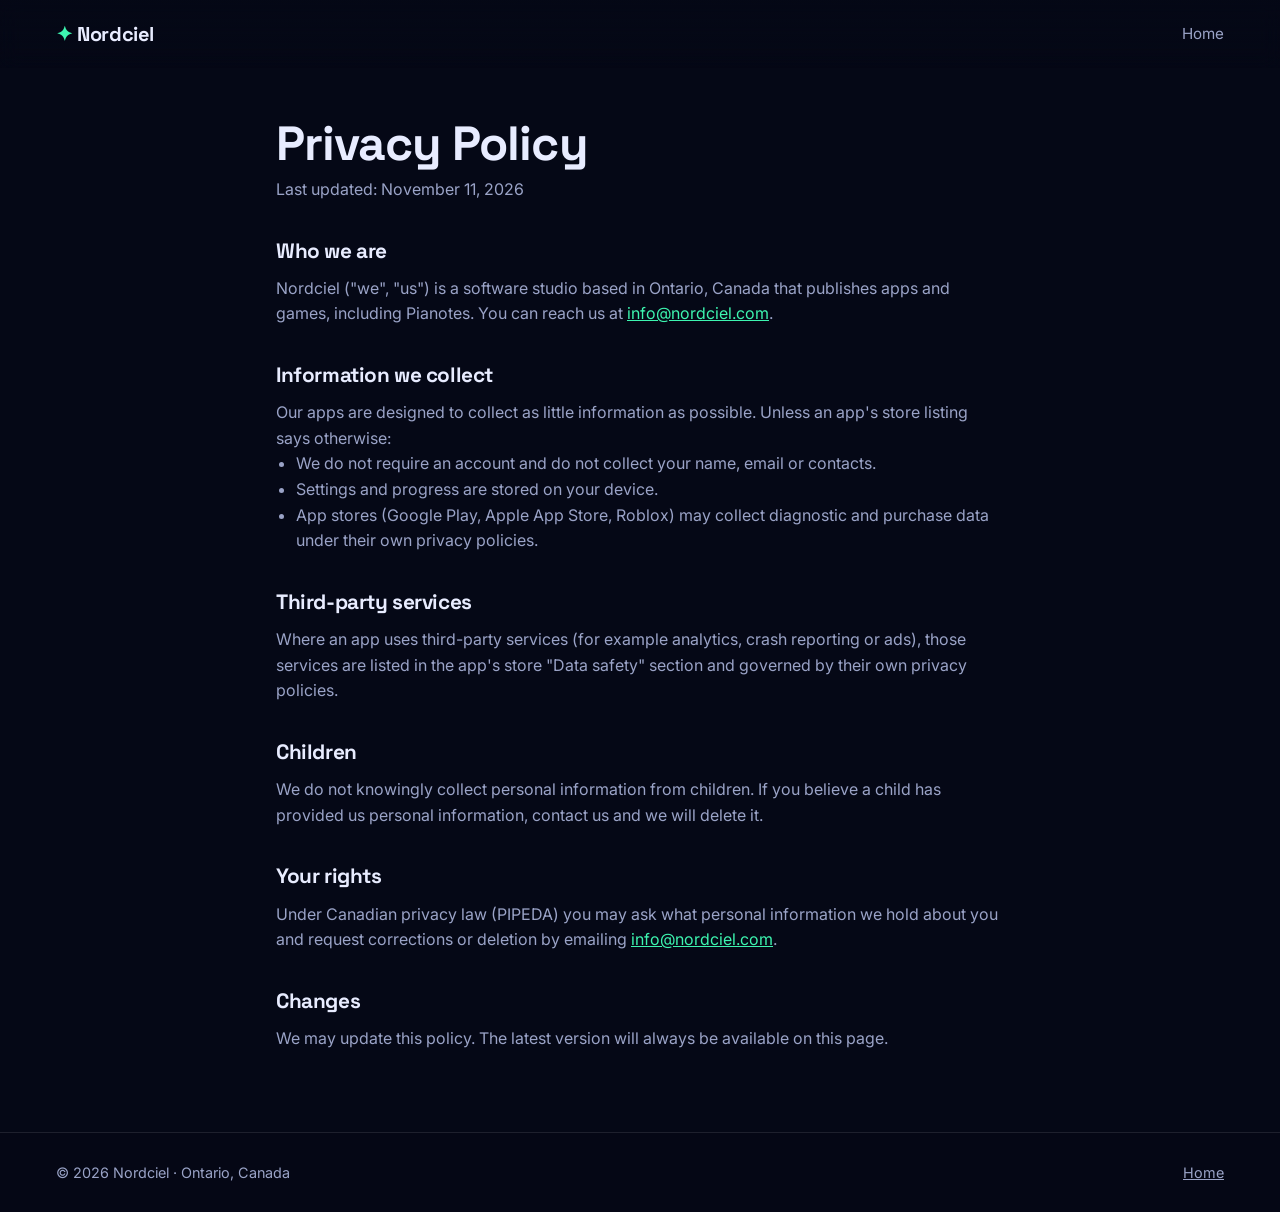
==== privacy.html @ 25ff6170 "Initial Nordciel landing site with three.js northern sky Co-Authored-By: Claude Opus 5.5 <noreply@an" ====
<!doctype html>
<html lang="en">
<head>
  <meta charset="utf-8" />
  <meta name="viewport" content="width=device-width, initial-scale=1" />
  <title>Privacy Policy — Nordciel</title>
  <link rel="icon" href="favicon.svg" type="image/svg+xml" />
  <link href="https://fonts.googleapis.com/css2?family=Space+Grotesk:wght@400;500;700&family=Inter:wght@400;500&display=swap" rel="stylesheet" />
  <link rel="stylesheet" href="styles.css" />
</head>
<body>
  <header class="nav">
    <a class="brand" href="index.html"><span class="brand-mark">✦</span> Nordciel</a>
    <nav><a href="index.html">Home</a></nav>
  </header>
  <main class="doc">
    <h1>Privacy Policy</h1>
    <p>Last updated: November 11, 2026</p>

    <h2>Who we are</h2>
    <p>Nordciel ("we", "us") is a software studio based in Ontario, Canada that publishes apps and games, including Pianotes. You can reach us at <a href="mailto:info@nordciel.com">info@nordciel.com</a>.</p>

    <h2>Information we collect</h2>
    <p>Our apps are designed to collect as little information as possible. Unless an app's store listing says otherwise:</p>
    <ul>
      <li>We do not require an account and do not collect your name, email or contacts.</li>
      <li>Settings and progress are stored on your device.</li>
      <li>App stores (Google Play, Apple App Store, Roblox) may collect diagnostic and purchase data under their own privacy policies.</li>
    </ul>

    <h2>Third-party services</h2>
    <p>Where an app uses third-party services (for example analytics, crash reporting or ads), those services are listed in the app's store "Data safety" section and governed by their own privacy policies.</p>

    <h2>Children</h2>
    <p>We do not knowingly collect personal information from children. If you believe a child has provided us personal information, contact us and we will delete it.</p>

    <h2>Your rights</h2>
    <p>Under Canadian privacy law (PIPEDA) you may ask what personal information we hold about you and request corrections or deletion by emailing <a href="mailto:info@nordciel.com">info@nordciel.com</a>.</p>

    <h2>Changes</h2>
    <p>We may update this policy. The latest version will always be available on this page.</p>
  </main>
  <footer class="footer">
    <span>© 2026 Nordciel · Ontario, Canada</span>
    <a href="index.html">Home</a>
  </footer>
</body>
</html>
---- styles.css ----
:root {
  --bg: #050816;
  --text: #e8ecff;
  --muted: #9aa3c7;
  --aurora-1: #3df5b0;
  --aurora-2: #7b6cff;
  --card: rgba(255, 255, 255, 0.04);
  --border: rgba(255, 255, 255, 0.1);
}

* { box-sizing: border-box; margin: 0; padding: 0; }
html { scroll-behavior: smooth; }
body {
  background: var(--bg);
  color: var(--text);
  font-family: Inter, system-ui, sans-serif;
  line-height: 1.6;
  overflow-x: hidden;
}

#sky { position: fixed; inset: 0; width: 100%; height: 100%; z-index: 0; display: block; }
main, .nav, .footer { position: relative; z-index: 1; }

h1, h2, h3, .brand { font-family: "Space Grotesk", sans-serif; letter-spacing: -0.02em; }

.nav {
  position: fixed; top: 0; left: 0; right: 0;
  display: flex; justify-content: space-between; align-items: center;
  padding: 18px clamp(16px, 5vw, 56px);
  backdrop-filter: blur(10px);
  background: linear-gradient(to bottom, rgba(5, 8, 22, 0.7), rgba(5, 8, 22, 0));
}
.brand { color: var(--text); text-decoration: none; font-weight: 700; font-size: 1.25rem; }
.brand-mark { color: var(--aurora-1); }
.nav nav a { color: var(--muted); text-decoration: none; margin-left: 24px; font-size: 0.95rem; transition: color .2s; }
.nav nav a:hover { color: var(--text); }

.hero {
  min-height: 100vh;
  display: flex; flex-direction: column; justify-content: center;
  padding: 120px clamp(16px, 8vw, 120px) 80px;
  max-width: 1100px;
}
.eyebrow { color: var(--aurora-1); text-transform: uppercase; letter-spacing: 0.2em; font-size: 0.8rem; margin-bottom: 16px; }
h1 { font-size: clamp(2.6rem, 8vw, 6rem); line-height: 1.02; font-weight: 700; }
.glow {
  background: linear-gradient(90deg, var(--aurora-1), var(--aurora-2));
  -webkit-background-clip: text; background-clip: text; color: transparent;
}
.lead { color: var(--muted); font-size: clamp(1.05rem, 2vw, 1.25rem); max-width: 560px; margin-top: 24px; }
.cta { display: flex; flex-wrap: wrap; gap: 14px; margin-top: 36px; }

.btn {
  display: inline-block; padding: 14px 26px; border-radius: 999px;
  text-decoration: none; font-weight: 500; transition: transform .2s, box-shadow .2s, background .2s;
}
.btn.primary { background: linear-gradient(90deg, var(--aurora-1), var(--aurora-2)); color: #050816; }
.btn.primary:hover { transform: translateY(-2px); box-shadow: 0 10px 40px rgba(61, 245, 176, 0.35); }
.btn.ghost { border: 1px solid var(--border); color: var(--text); }
.btn.ghost:hover { background: rgba(255, 255, 255, 0.06); }
.btn.big { font-size: 1.2rem; padding: 18px 34px; margin-top: 32px; }

.scroll-hint {
  position: absolute; bottom: 32px; left: 50%; transform: translateX(-50%);
  color: var(--muted); font-size: 0.75rem; letter-spacing: 0.3em; text-transform: uppercase;
  animation: bob 2s ease-in-out infinite;
}
@keyframes bob { 50% { transform: translate(-50%, 6px); opacity: 0.5; } }

.section { padding: 120px clamp(16px, 8vw, 120px); max-width: 1200px; margin: 0 auto; }
.section h2 { font-size: clamp(2rem, 5vw, 3.2rem); margin-bottom: 40px; }

.cards { display: grid; grid-template-columns: repeat(auto-fit, minmax(260px, 1fr)); gap: 20px; }
.card {
  background: var(--card); border: 1px solid var(--border); border-radius: 20px;
  padding: 28px; backdrop-filter: blur(12px);
  transition: transform .3s, border-color .3s;
  opacity: 0; transform: translateY(30px);
}
.card.visible { opacity: 1; transform: translateY(0); transition: opacity .7s, transform .7s, border-color .3s; }
.card:hover { border-color: rgba(61, 245, 176, 0.5); }
.card h3 { font-size: 1.3rem; margin-bottom: 10px; }
.card p { color: var(--muted); }
.card-icon { font-size: 1.8rem; color: var(--aurora-1); margin-bottom: 16px; }
.link { display: inline-block; margin-top: 16px; color: var(--aurora-1); text-decoration: none; }
.tag { display: inline-block; margin-top: 16px; font-size: 0.8rem; color: var(--aurora-2); border: 1px solid var(--aurora-2); border-radius: 999px; padding: 2px 12px; }

.contact { text-align: center; padding-bottom: 160px; }
.contact .lead { margin-left: auto; margin-right: auto; }

.footer {
  display: flex; justify-content: space-between; flex-wrap: wrap; gap: 12px;
  padding: 28px clamp(16px, 5vw, 56px); border-top: 1px solid var(--border);
  color: var(--muted); font-size: 0.9rem; background: rgba(5, 8, 22, 0.8);
}
.footer a { color: var(--muted); }

/* Privacy page */
.doc { position: relative; z-index: 1; max-width: 760px; margin: 0 auto; padding: 120px 16px 80px; }
.doc h1 { font-size: clamp(2rem, 6vw, 3rem); margin-bottom: 8px; }
.doc h2 { font-size: 1.3rem; margin: 32px 0 8px; }
.doc p, .doc li { color: var(--muted); }
.doc ul { padding-left: 20px; }
.doc a { color: var(--aurora-1); }

@media (max-width: 560px) {
  .nav nav a { margin-left: 14px; font-size: 0.85rem; }
}

@media (prefers-reduced-motion: reduce) {
  html { scroll-behavior: auto; }
  .scroll-hint { animation: none; }
  .card { opacity: 1; transform: none; }
}
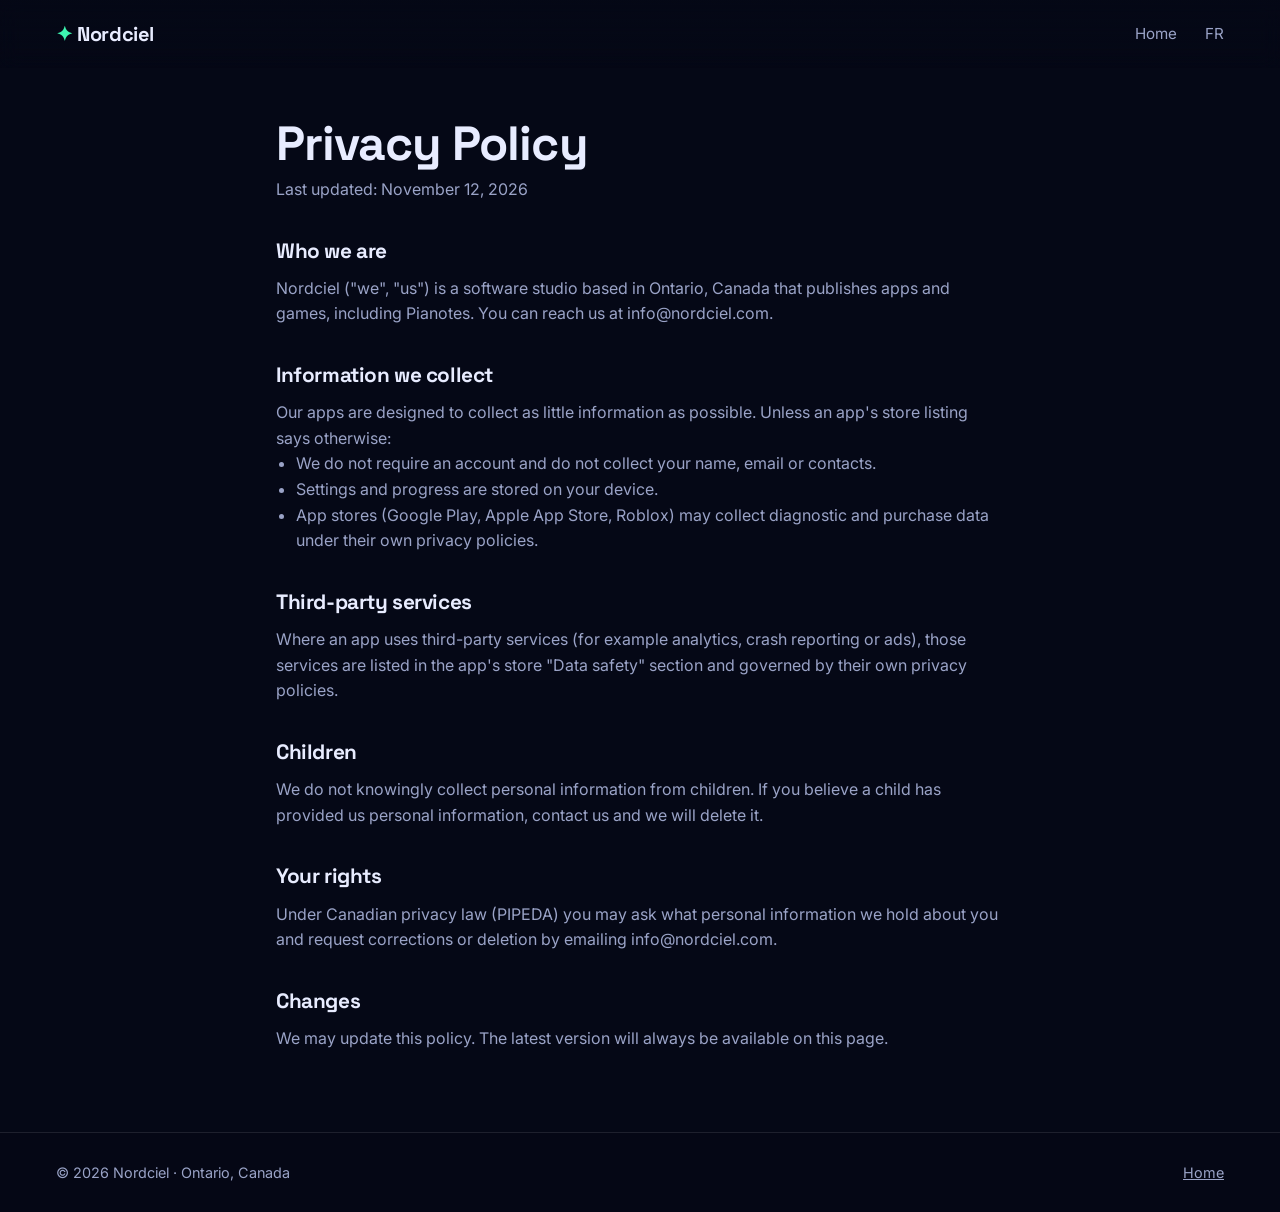
==== commit 21cbd9d4: "Add French localization and constellation background effect - Text moved to locales/en.json and loca" ====
--- a/privacy.html
+++ b/privacy.html
@@ -3,46 +3,59 @@
 <head>
   <meta charset="utf-8" />
   <meta name="viewport" content="width=device-width, initial-scale=1" />
-  <title>Privacy Policy — Nordciel</title>
+  <title data-i18n="privacy.metaTitle">Privacy Policy — Nordciel</title>
+  <link rel="alternate" hreflang="en" href="https://nordciel.com/privacy.html" />
+  <link rel="alternate" hreflang="fr" href="https://nordciel.com/privacy.html?lang=fr" />
   <link rel="icon" href="favicon.svg" type="image/svg+xml" />
   <link href="https://fonts.googleapis.com/css2?family=Space+Grotesk:wght@400;500;700&family=Inter:wght@400;500&display=swap" rel="stylesheet" />
   <link rel="stylesheet" href="styles.css" />
 </head>
 <body>
   <header class="nav">
-    <a class="brand" href="index.html"><span class="brand-mark">✦</span> Nordciel</a>
-    <nav><a href="index.html">Home</a></nav>
+    <a class="brand" href="index.html" data-home-link><span class="brand-mark">✦</span> Nordciel</a>
+    <nav>
+      <a href="index.html" data-home-link data-i18n="privacy.home">Home</a>
+      <a href="?lang=fr" data-lang-switch>FR</a>
+    </nav>
   </header>
   <main class="doc">
-    <h1>Privacy Policy</h1>
-    <p>Last updated: November 11, 2026</p>
+    <h1 data-i18n="privacy.title">Privacy Policy</h1>
+    <p data-i18n="privacy.updated">Last updated: November 12, 2026</p>
 
-    <h2>Who we are</h2>
-    <p>Nordciel ("we", "us") is a software studio based in Ontario, Canada that publishes apps and games, including Pianotes. You can reach us at <a href="mailto:info@nordciel.com">info@nordciel.com</a>.</p>
+    <h2 data-i18n="privacy.whoTitle">Who we are</h2>
+    <p data-i18n="privacy.who">Nordciel ("we", "us") is a software studio based in Ontario, Canada that publishes apps and games, including Pianotes. You can reach us at info@nordciel.com.</p>
 
-    <h2>Information we collect</h2>
-    <p>Our apps are designed to collect as little information as possible. Unless an app's store listing says otherwise:</p>
+    <h2 data-i18n="privacy.collectTitle">Information we collect</h2>
+    <p data-i18n="privacy.collect">Our apps are designed to collect as little information as possible. Unless an app's store listing says otherwise:</p>
     <ul>
-      <li>We do not require an account and do not collect your name, email or contacts.</li>
-      <li>Settings and progress are stored on your device.</li>
-      <li>App stores (Google Play, Apple App Store, Roblox) may collect diagnostic and purchase data under their own privacy policies.</li>
+      <li data-i18n="privacy.collect1">We do not require an account and do not collect your name, email or contacts.</li>
+      <li data-i18n="privacy.collect2">Settings and progress are stored on your device.</li>
+      <li data-i18n="privacy.collect3">App stores (Google Play, Apple App Store, Roblox) may collect diagnostic and purchase data under their own privacy policies.</li>
     </ul>
 
-    <h2>Third-party services</h2>
-    <p>Where an app uses third-party services (for example analytics, crash reporting or ads), those services are listed in the app's store "Data safety" section and governed by their own privacy policies.</p>
+    <h2 data-i18n="privacy.thirdTitle">Third-party services</h2>
+    <p data-i18n="privacy.third">Where an app uses third-party services (for example analytics, crash reporting or ads), those services are listed in the app's store "Data safety" section and governed by their own privacy policies.</p>
 
-    <h2>Children</h2>
-    <p>We do not knowingly collect personal information from children. If you believe a child has provided us personal information, contact us and we will delete it.</p>
+    <h2 data-i18n="privacy.childrenTitle">Children</h2>
+    <p data-i18n="privacy.children">We do not knowingly collect personal information from children. If you believe a child has provided us personal information, contact us and we will delete it.</p>
 
-    <h2>Your rights</h2>
-    <p>Under Canadian privacy law (PIPEDA) you may ask what personal information we hold about you and request corrections or deletion by emailing <a href="mailto:info@nordciel.com">info@nordciel.com</a>.</p>
+    <h2 data-i18n="privacy.rightsTitle">Your rights</h2>
+    <p data-i18n="privacy.rights">Under Canadian privacy law (PIPEDA) you may ask what personal information we hold about you and request corrections or deletion by emailing info@nordciel.com.</p>
 
-    <h2>Changes</h2>
-    <p>We may update this policy. The latest version will always be available on this page.</p>
+    <h2 data-i18n="privacy.changesTitle">Changes</h2>
+    <p data-i18n="privacy.changes">We may update this policy. The latest version will always be available on this page.</p>
   </main>
   <footer class="footer">
-    <span>© 2026 Nordciel · Ontario, Canada</span>
-    <a href="index.html">Home</a>
+    <span data-i18n="footer.copyright">© 2026 Nordciel · Ontario, Canada</span>
+    <a href="index.html" data-home-link data-i18n="privacy.home">Home</a>
   </footer>
+  <script type="module">
+    import { initI18n, onLangChange } from './i18n.js';
+    // Keep the chosen language when going back to the home page.
+    const syncHome = () => document.querySelectorAll('[data-home-link]').forEach((a) => { a.href = 'index.html' + location.search; });
+    await initI18n();
+    syncHome();
+    onLangChange(syncHome);
+  </script>
 </body>
 </html>
--- a/styles.css
+++ b/styles.css
@@ -112,3 +112,30 @@
   .scroll-hint { animation: none; }
   .card { opacity: 1; transform: none; }
 }
+
+/* ---------- 3D site mode ---------- */
+body.site:not(.fallback) { overflow: hidden; height: 100vh; }
+body.site:not(.fallback) #sky { touch-action: none; }
+body.site:not(.fallback) .a11y {
+  position: absolute; width: 1px; height: 1px; overflow: hidden;
+  clip: rect(0 0 0 0); clip-path: inset(50%); white-space: nowrap;
+}
+body.site.fallback #sky { display: none; }
+body.site.fallback {
+  background: radial-gradient(ellipse at top, #12204a, #050816 70%) fixed;
+}
+body.site.fallback .card { opacity: 1; transform: none; }
+
+#loader {
+  position: fixed; inset: 0; z-index: 10;
+  display: flex; flex-direction: column; align-items: center; justify-content: center; gap: 14px;
+  background: var(--bg);
+  transition: opacity .8s ease, visibility .8s;
+}
+body:not(.boot) #loader { opacity: 0; visibility: hidden; pointer-events: none; }
+.loader-mark { color: var(--aurora-1); font-size: 2rem; animation: spin 3s linear infinite; }
+.loader-name { font-family: "Space Grotesk", sans-serif; font-weight: 700; letter-spacing: .4em; color: var(--text); }
+.loader-bar { width: 140px; height: 2px; background: rgba(255,255,255,.08); overflow: hidden; border-radius: 2px; }
+.loader-bar span { display: block; width: 40%; height: 100%; background: linear-gradient(90deg, var(--aurora-1), var(--aurora-2)); animation: load 1.2s ease-in-out infinite; }
+@keyframes spin { to { transform: rotate(360deg); } }
+@keyframes load { from { transform: translateX(-100%); } to { transform: translateX(250%); } }
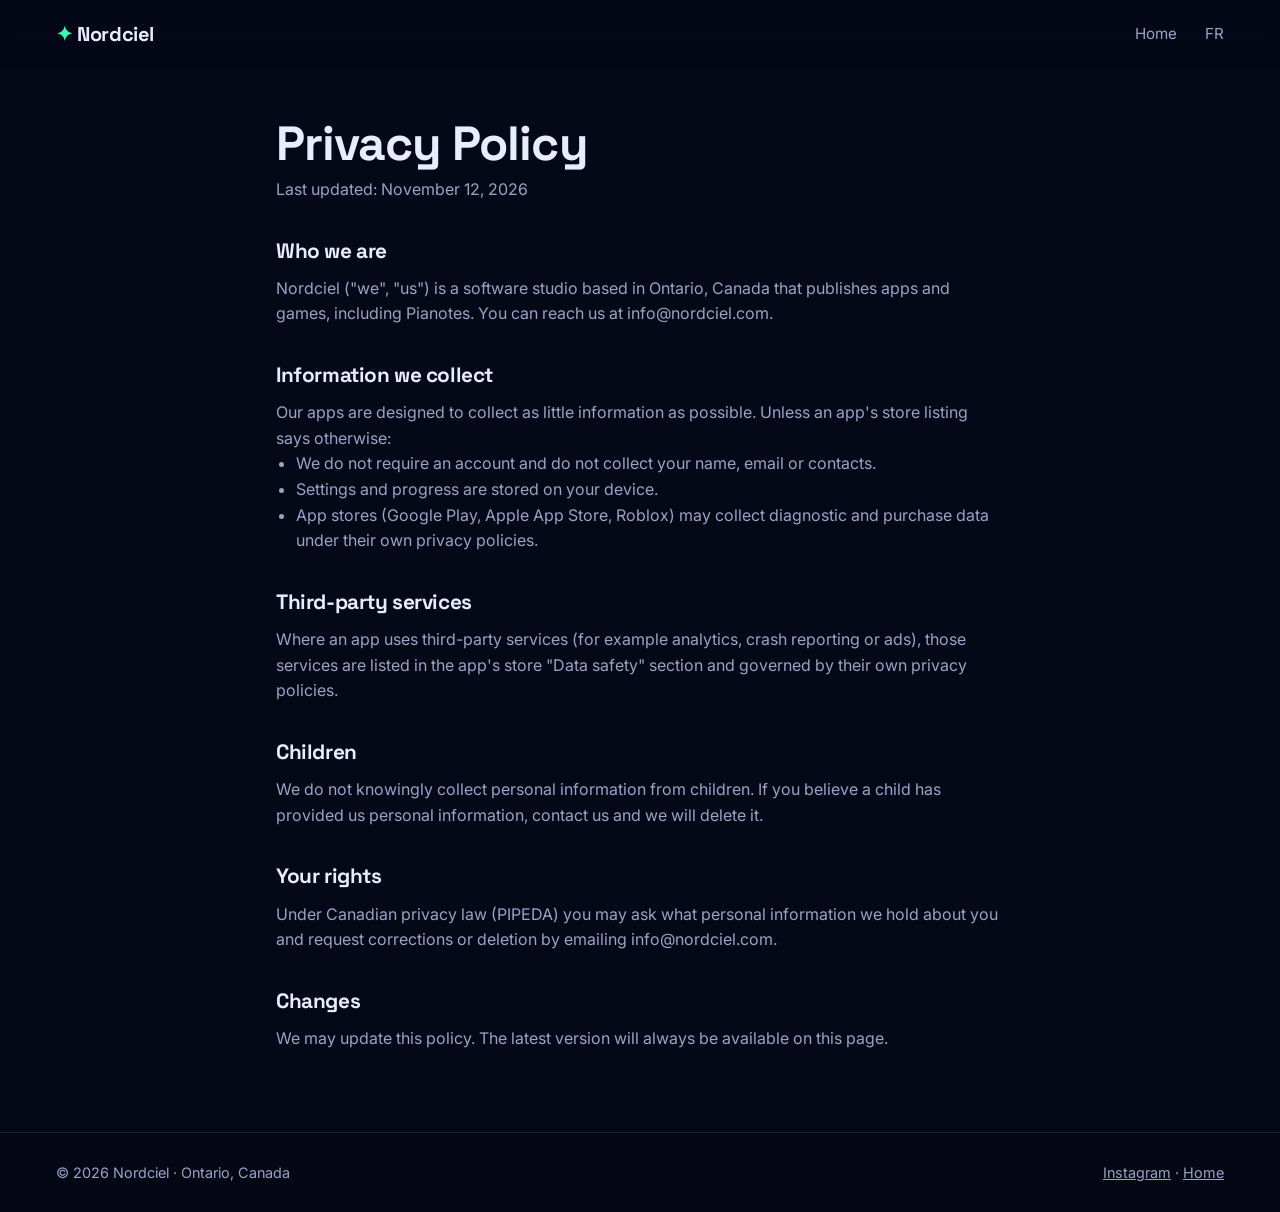
==== commit 1f7ea803: "Add Instagram, hide email from crawlers, add cache busting - Instagram (@nordcielinc) in the 3D cont" ====
--- a/privacy.html
+++ b/privacy.html
@@ -8,7 +8,7 @@
   <link rel="alternate" hreflang="fr" href="https://nordciel.com/privacy.html?lang=fr" />
   <link rel="icon" href="favicon.svg" type="image/svg+xml" />
   <link href="https://fonts.googleapis.com/css2?family=Space+Grotesk:wght@400;500;700&family=Inter:wght@400;500&display=swap" rel="stylesheet" />
-  <link rel="stylesheet" href="styles.css" />
+  <link rel="stylesheet" href="styles.css?v=__BUILD__" />
 </head>
 <body>
   <header class="nav">
@@ -23,7 +23,7 @@
     <p data-i18n="privacy.updated">Last updated: November 12, 2026</p>
 
     <h2 data-i18n="privacy.whoTitle">Who we are</h2>
-    <p data-i18n="privacy.who">Nordciel ("we", "us") is a software studio based in Ontario, Canada that publishes apps and games, including Pianotes. You can reach us at info@nordciel.com.</p>
+    <p data-i18n="privacy.who">Nordciel ("we", "us") is a software studio based in Ontario, Canada that publishes apps and games, including Pianotes. You can reach us at info [at] nordciel [dot] com.</p>
 
     <h2 data-i18n="privacy.collectTitle">Information we collect</h2>
     <p data-i18n="privacy.collect">Our apps are designed to collect as little information as possible. Unless an app's store listing says otherwise:</p>
@@ -40,17 +40,20 @@
     <p data-i18n="privacy.children">We do not knowingly collect personal information from children. If you believe a child has provided us personal information, contact us and we will delete it.</p>
 
     <h2 data-i18n="privacy.rightsTitle">Your rights</h2>
-    <p data-i18n="privacy.rights">Under Canadian privacy law (PIPEDA) you may ask what personal information we hold about you and request corrections or deletion by emailing info@nordciel.com.</p>
+    <p data-i18n="privacy.rights">Under Canadian privacy law (PIPEDA) you may ask what personal information we hold about you and request corrections or deletion by emailing info [at] nordciel [dot] com.</p>
 
     <h2 data-i18n="privacy.changesTitle">Changes</h2>
     <p data-i18n="privacy.changes">We may update this policy. The latest version will always be available on this page.</p>
   </main>
   <footer class="footer">
     <span data-i18n="footer.copyright">© 2026 Nordciel · Ontario, Canada</span>
-    <a href="index.html" data-home-link data-i18n="privacy.home">Home</a>
+    <span>
+      <a href="https://www.instagram.com/nordcielinc/" target="_blank" rel="me noopener" data-i18n="footer.instagram">Instagram</a>
+      · <a href="index.html" data-home-link data-i18n="privacy.home">Home</a>
+    </span>
   </footer>
   <script type="module">
-    import { initI18n, onLangChange } from './i18n.js';
+    import { initI18n, onLangChange } from './i18n.js?v=__BUILD__';
     // Keep the chosen language when going back to the home page.
     const syncHome = () => document.querySelectorAll('[data-home-link]').forEach((a) => { a.href = 'index.html' + location.search; });
     await initI18n();
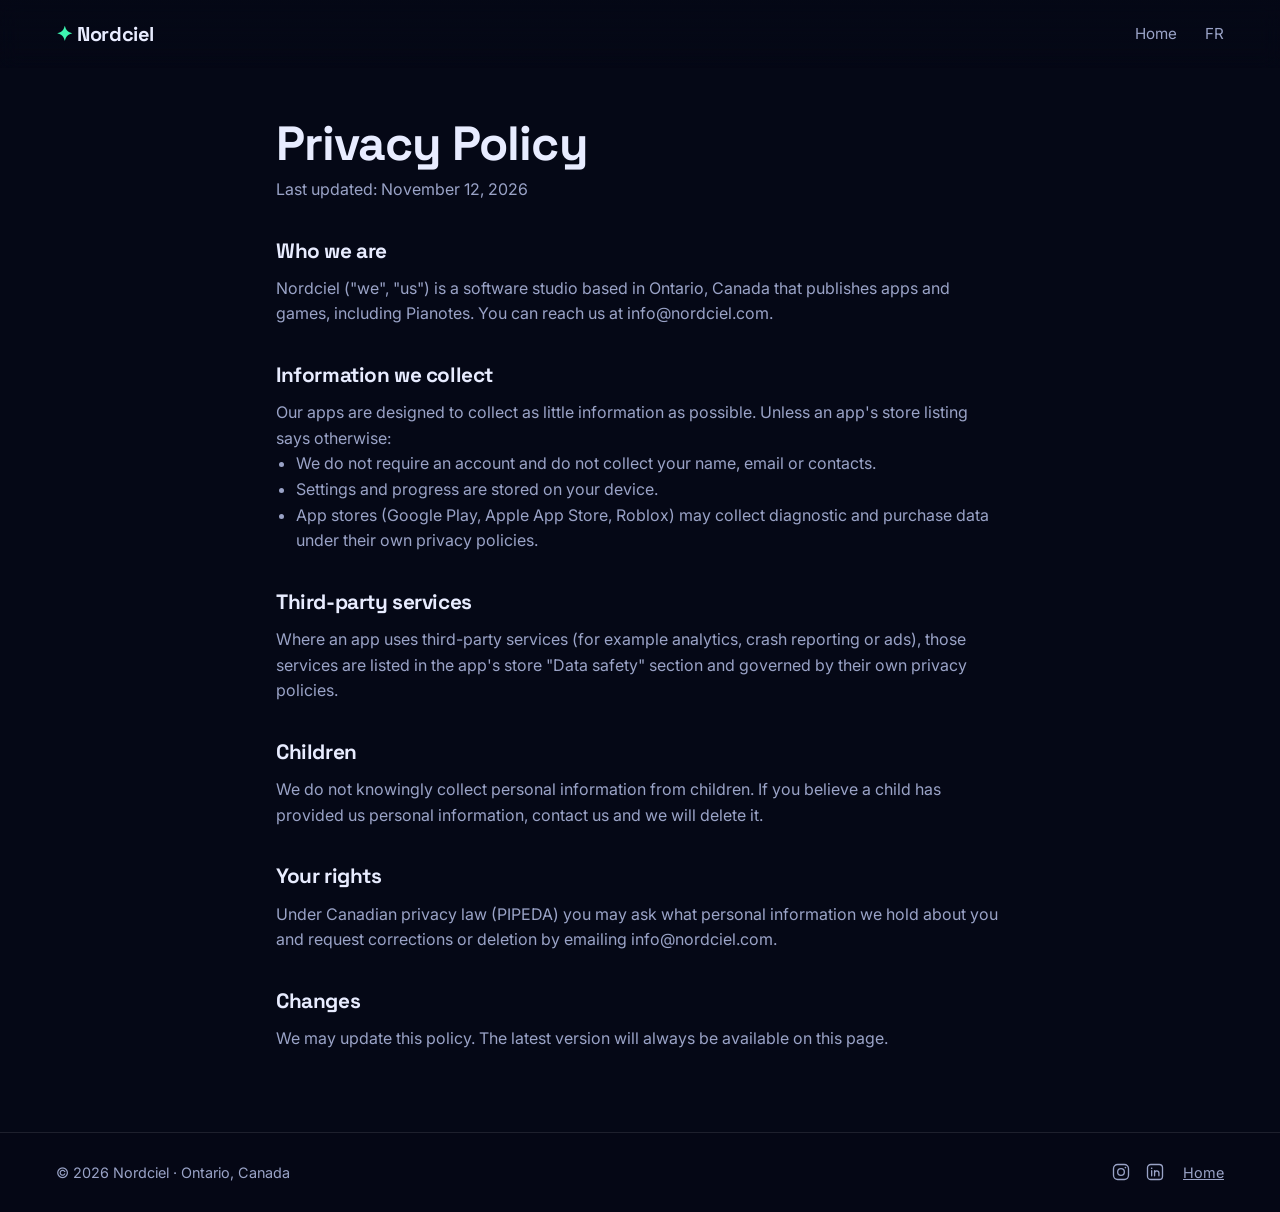
==== commit c71e97c2: "Add LinkedIn; show social links as icons only; hamburger menu icon - Social profiles now live in one" ====
--- a/privacy.html
+++ b/privacy.html
@@ -47,9 +47,12 @@
   </main>
   <footer class="footer">
     <span data-i18n="footer.copyright">© 2026 Nordciel · Ontario, Canada</span>
-    <span>
-      <a href="https://www.instagram.com/nordcielinc/" target="_blank" rel="me noopener" data-i18n="footer.instagram">Instagram</a>
-      · <a href="index.html" data-home-link data-i18n="privacy.home">Home</a>
+    <span class="footer-links">
+      <span class="socials">
+        <a class="social" href="https://www.instagram.com/nordcielinc/" target="_blank" rel="me noopener" aria-label="Instagram" title="Instagram"><svg viewBox="0 0 24 24" aria-hidden="true"><rect x="3" y="3" width="18" height="18" rx="5"/><circle cx="12" cy="12" r="4"/><circle cx="17.3" cy="6.7" r="1" class="fill"/></svg></a>
+        <a class="social" href="https://www.linkedin.com/company/nordciel/" target="_blank" rel="me noopener" aria-label="LinkedIn" title="LinkedIn"><svg viewBox="0 0 24 24" aria-hidden="true"><rect x="3" y="3" width="18" height="18" rx="4"/><path d="M8 10.5v6M11.5 16.5v-6M11.5 13.2a2.6 2.6 0 0 1 5.2 0v3.3"/><circle cx="8" cy="7.6" r="1" class="fill"/></svg></a>
+      </span>
+      <a href="index.html" data-home-link data-i18n="privacy.home">Home</a>
     </span>
   </footer>
   <script type="module">
--- a/styles.css
+++ b/styles.css
@@ -94,6 +94,17 @@
   color: var(--muted); font-size: 0.9rem; background: rgba(5, 8, 22, 0.8);
 }
 .footer a { color: var(--muted); }
+.footer-links { display: inline-flex; align-items: center; gap: 18px; }
+
+/* Social links: icons only */
+.socials { display: inline-flex; align-items: center; gap: 14px; }
+.social { display: inline-flex; color: var(--muted); transition: color .2s; }
+.social:hover, .social:focus-visible { color: var(--aurora-1); }
+.social svg { width: 20px; height: 20px; fill: none; stroke: currentColor; stroke-width: 1.6; stroke-linecap: round; }
+.social svg .fill { fill: currentColor; stroke: none; }
+.contact-socials { margin-top: 28px; }
+.contact-socials .social svg { width: 28px; height: 28px; }
+.contact-socials .socials { gap: 22px; }
 
 /* Privacy page */
 .doc { position: relative; z-index: 1; max-width: 760px; margin: 0 auto; padding: 120px 16px 80px; }
@@ -114,7 +125,7 @@
 }
 
 /* ---------- 3D site mode ---------- */
-body.site:not(.fallback) { overflow: hidden; height: 100vh; }
+html:has(body.site:not(.fallback)), body.site:not(.fallback) { overflow: hidden; height: 100%; overscroll-behavior: none; }
 body.site:not(.fallback) #sky { touch-action: none; }
 body.site:not(.fallback) .a11y {
   position: absolute; width: 1px; height: 1px; overflow: hidden;
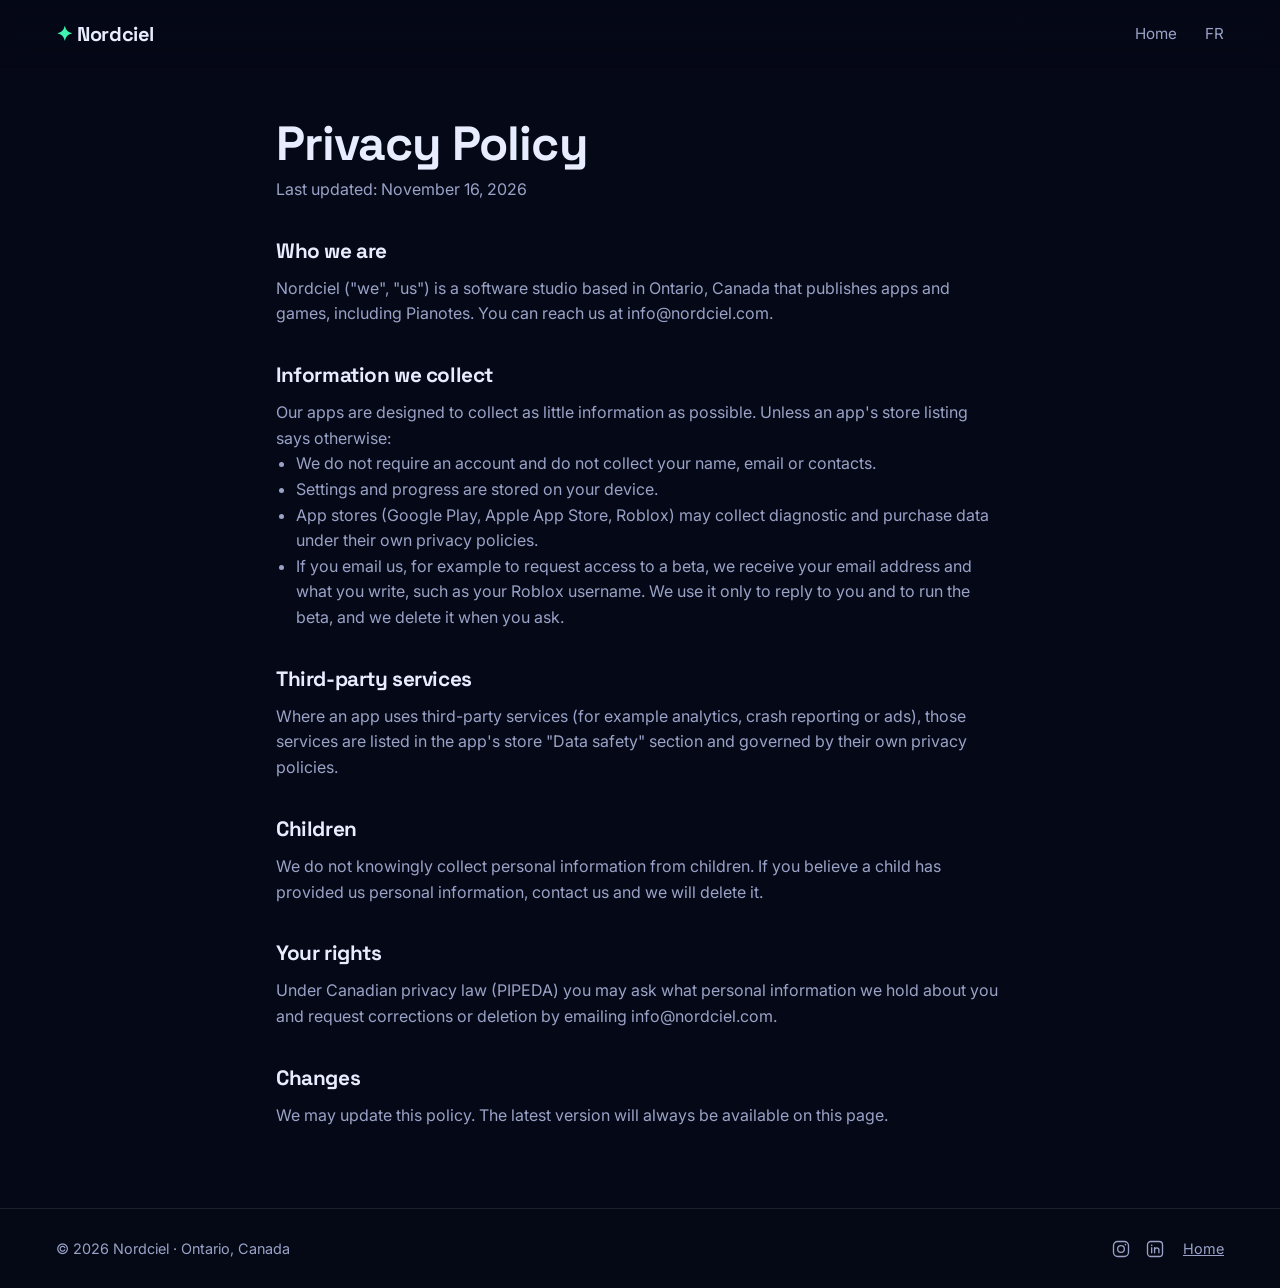
==== commit 83a8bd91: "Riot City beta: Beta tag and email request for testers - Riot City card shows a Beta status and "Req" ====
--- a/privacy.html
+++ b/privacy.html
@@ -20,7 +20,7 @@
   </header>
   <main class="doc">
     <h1 data-i18n="privacy.title">Privacy Policy</h1>
-    <p data-i18n="privacy.updated">Last updated: November 12, 2026</p>
+    <p data-i18n="privacy.updated">Last updated: November 16, 2026</p>
 
     <h2 data-i18n="privacy.whoTitle">Who we are</h2>
     <p data-i18n="privacy.who">Nordciel ("we", "us") is a software studio based in Ontario, Canada that publishes apps and games, including Pianotes. You can reach us at info [at] nordciel [dot] com.</p>
@@ -31,6 +31,7 @@
       <li data-i18n="privacy.collect1">We do not require an account and do not collect your name, email or contacts.</li>
       <li data-i18n="privacy.collect2">Settings and progress are stored on your device.</li>
       <li data-i18n="privacy.collect3">App stores (Google Play, Apple App Store, Roblox) may collect diagnostic and purchase data under their own privacy policies.</li>
+      <li data-i18n="privacy.collect4">If you email us, for example to request access to a beta, we receive your email address and what you write, such as your Roblox username. We use it only to reply to you and to run the beta, and we delete it when you ask.</li>
     </ul>
 
     <h2 data-i18n="privacy.thirdTitle">Third-party services</h2>
@@ -63,5 +64,6 @@
     syncHome();
     onLangChange(syncHome);
   </script>
+  <script type="module" src="cursor.js?v=__BUILD__"></script>
 </body>
 </html>
--- a/styles.css
+++ b/styles.css
@@ -150,3 +150,20 @@
 .loader-bar span { display: block; width: 40%; height: 100%; background: linear-gradient(90deg, var(--aurora-1), var(--aurora-2)); animation: load 1.2s ease-in-out infinite; }
 @keyframes spin { to { transform: rotate(360deg); } }
 @keyframes load { from { transform: translateX(-100%); } to { transform: translateX(250%); } }
+
+/* ---------- Work categories (HTML fallback) ---------- */
+.category { margin-top: 48px; }
+.category:first-of-type { margin-top: 0; }
+.category-title {
+  display: flex; align-items: center; gap: 16px; margin-bottom: 20px;
+  font-family: "Space Grotesk", sans-serif; font-size: 0.85rem; font-weight: 500;
+  letter-spacing: 0.3em; text-transform: uppercase; color: var(--aurora-1);
+}
+.category-title::after { content: ""; flex: 1; height: 1px; background: linear-gradient(90deg, rgba(61, 245, 176, 0.4), transparent); }
+.kind { color: var(--aurora-1); font-size: 0.75rem; letter-spacing: 0.25em; text-transform: uppercase; margin-bottom: 8px; }
+.card .link { font-size: 0.9rem; }
+
+/* ---------- Comet cursor (cursor.js) ---------- */
+.comet-cursor { position: fixed; inset: 0; width: 100%; height: 100%; z-index: 100; pointer-events: none; }
+html.comet-on, html.comet-on * { cursor: none !important; }
+.card .beta-link { margin-left: 14px; font-size: 0.9rem; }
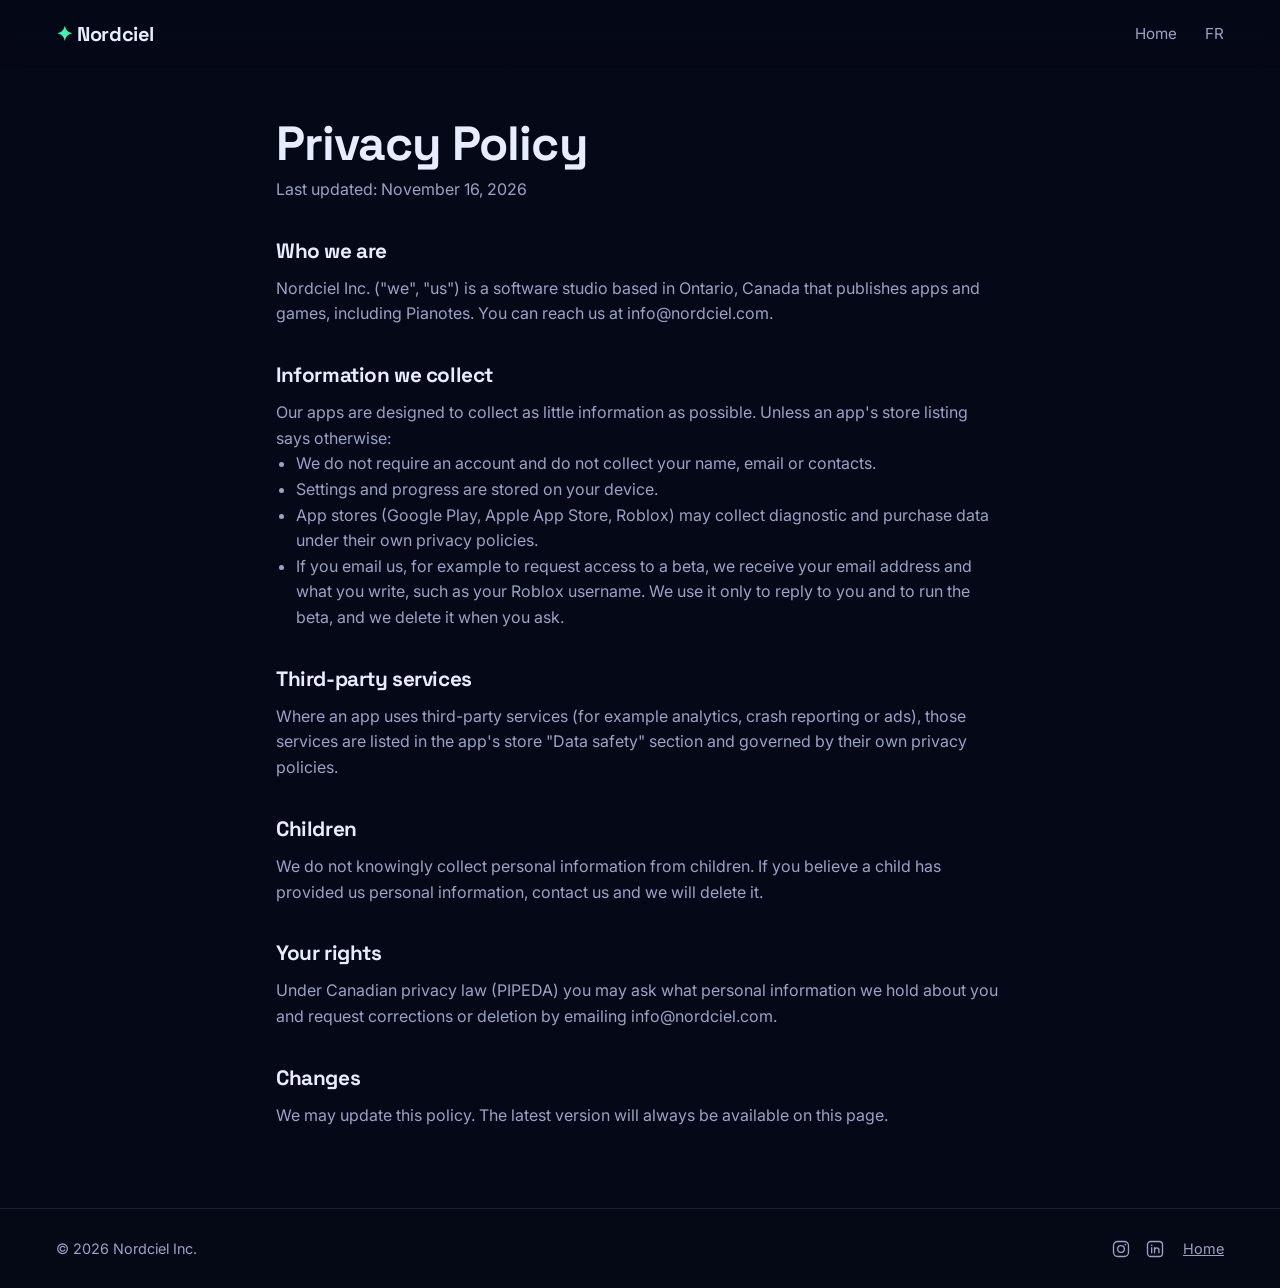
==== commit 62fc3e34: "Use Nordciel Inc.; remove location from footer and home intro - Footer copyright is now "© <year> No" ====
--- a/privacy.html
+++ b/privacy.html
@@ -23,7 +23,7 @@
     <p data-i18n="privacy.updated">Last updated: November 16, 2026</p>
 
     <h2 data-i18n="privacy.whoTitle">Who we are</h2>
-    <p data-i18n="privacy.who">Nordciel ("we", "us") is a software studio based in Ontario, Canada that publishes apps and games, including Pianotes. You can reach us at info [at] nordciel [dot] com.</p>
+    <p data-i18n="privacy.who">Nordciel Inc. ("we", "us") is a software studio based in Ontario, Canada that publishes apps and games, including Pianotes. You can reach us at info [at] nordciel [dot] com.</p>
 
     <h2 data-i18n="privacy.collectTitle">Information we collect</h2>
     <p data-i18n="privacy.collect">Our apps are designed to collect as little information as possible. Unless an app's store listing says otherwise:</p>
@@ -47,7 +47,7 @@
     <p data-i18n="privacy.changes">We may update this policy. The latest version will always be available on this page.</p>
   </main>
   <footer class="footer">
-    <span data-i18n="footer.copyright">© 2026 Nordciel · Ontario, Canada</span>
+    <span data-i18n="footer.copyright">© 2026 Nordciel Inc.</span>
     <span class="footer-links">
       <span class="socials">
         <a class="social" href="https://www.instagram.com/nordcielinc/" target="_blank" rel="me noopener" aria-label="Instagram" title="Instagram"><svg viewBox="0 0 24 24" aria-hidden="true"><rect x="3" y="3" width="18" height="18" rx="5"/><circle cx="12" cy="12" r="4"/><circle cx="17.3" cy="6.7" r="1" class="fill"/></svg></a>
